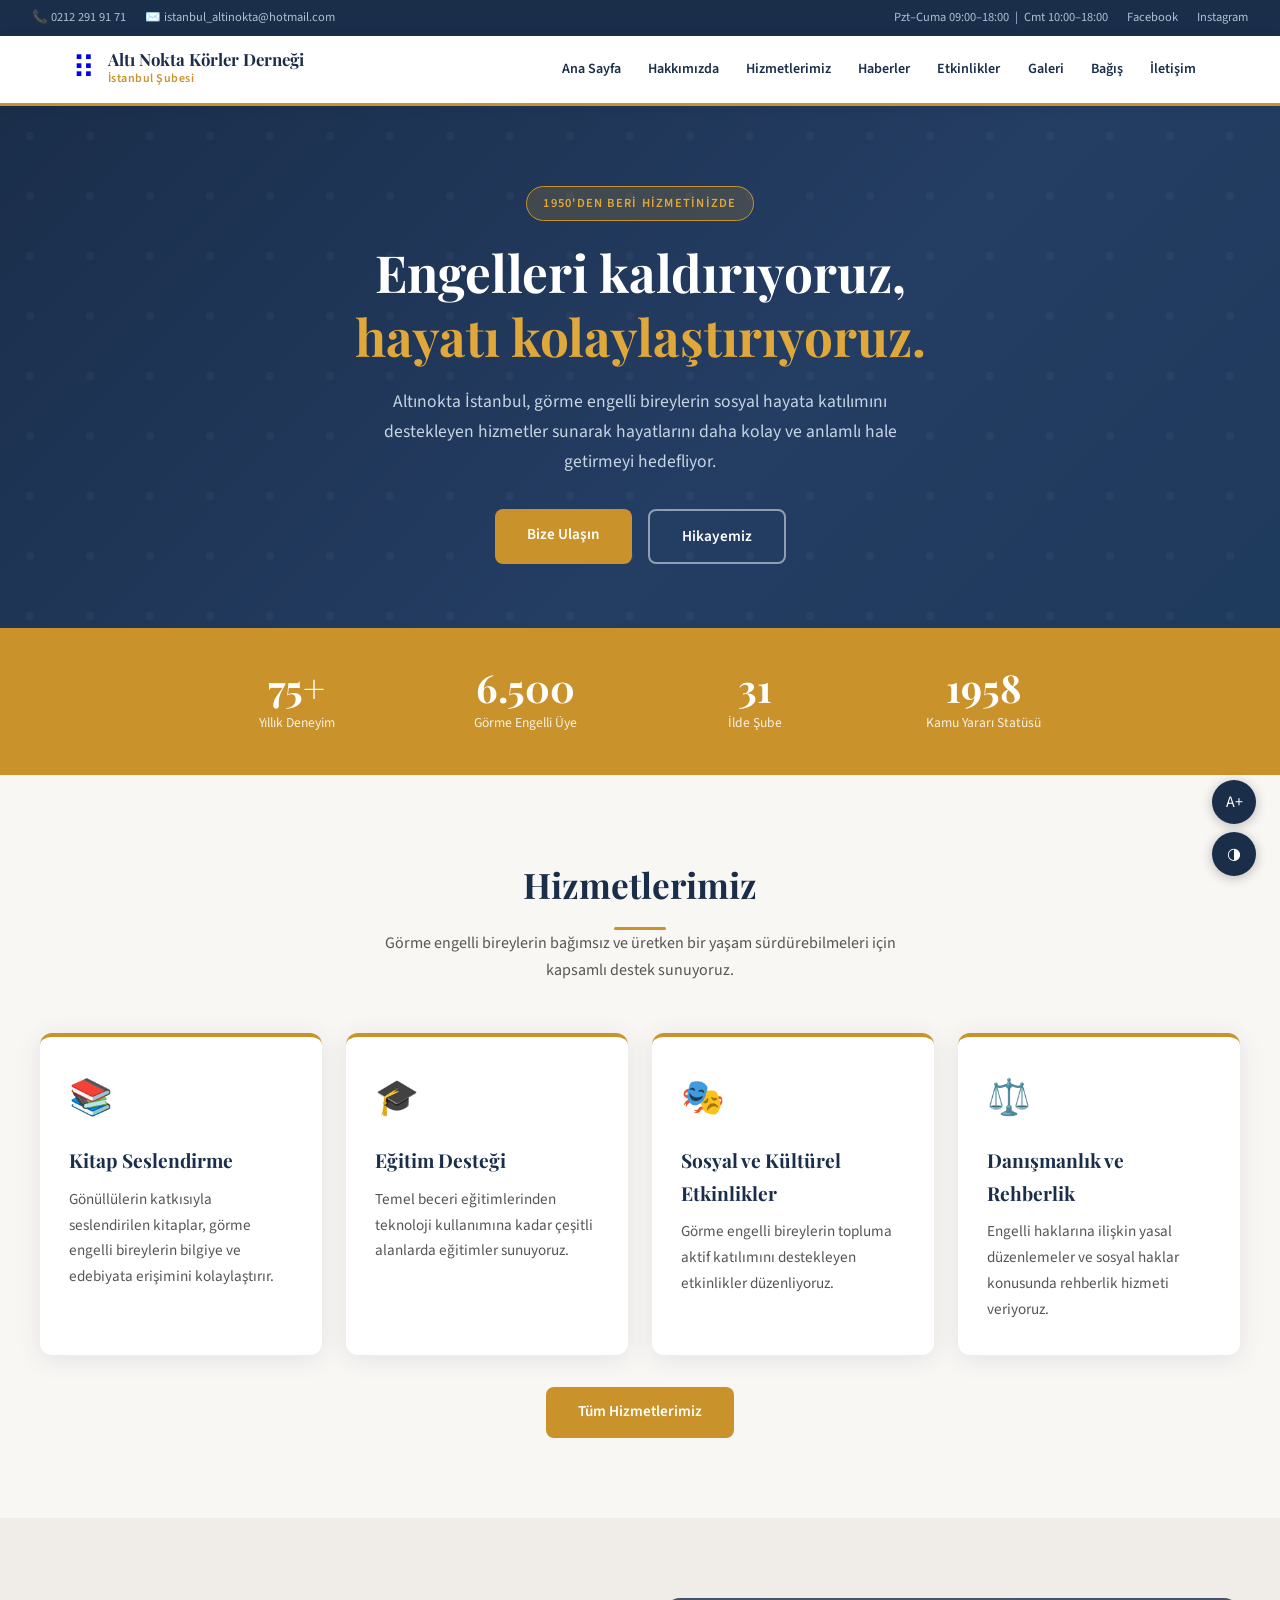
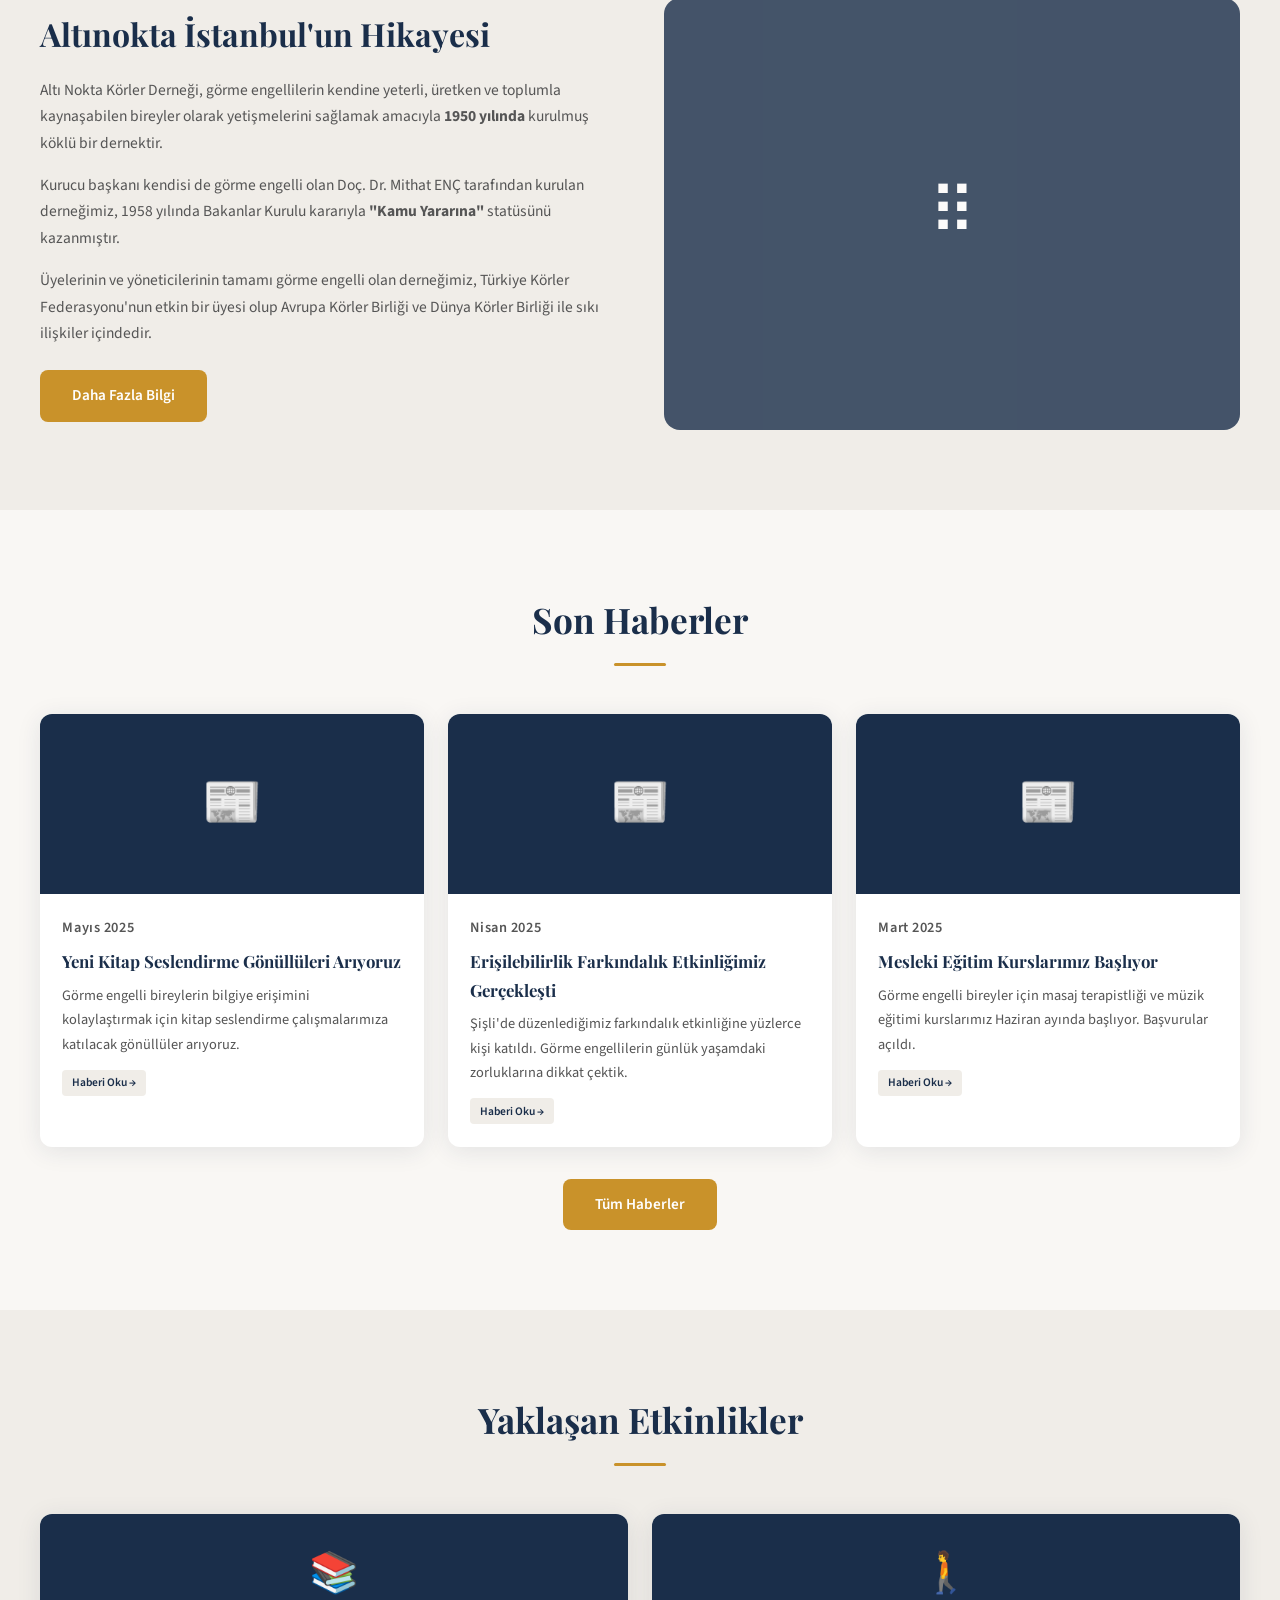
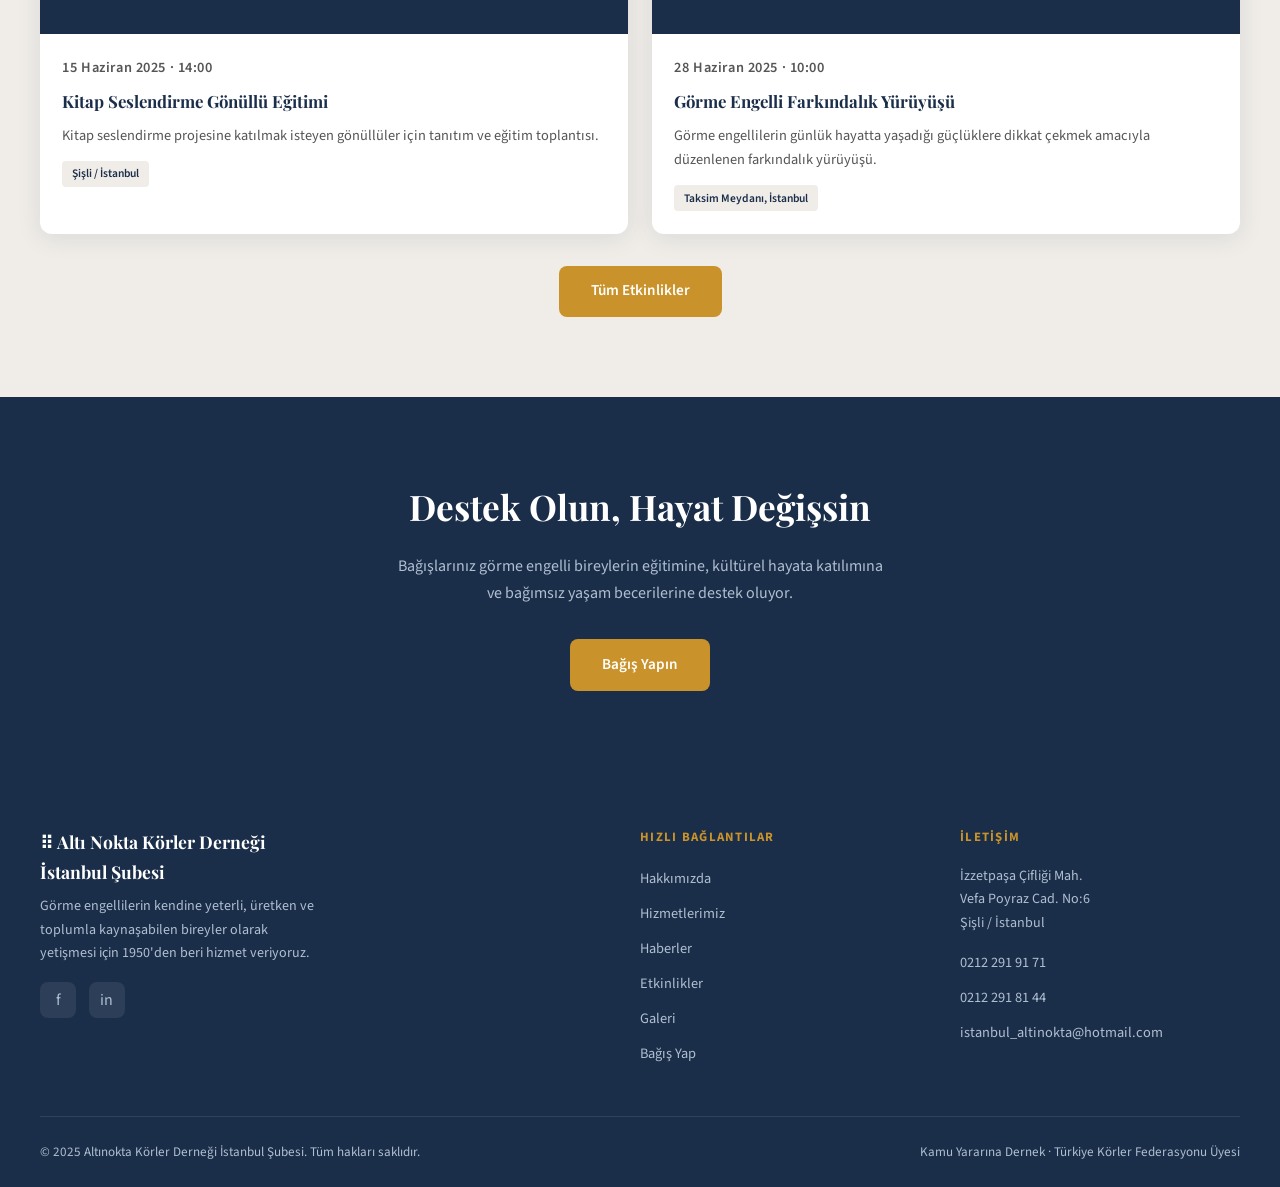
==== index.html @ f900c270 "Add files via upload" ====
<!DOCTYPE html>
<html lang="tr">
<head>
  <meta charset="UTF-8">
  <meta name="viewport" content="width=device-width, initial-scale=1.0">
  <title>Altı Nokta Körler Derneği İstanbul Şubesi</title>
  <meta name="description" content="Engelleri kaldırıyoruz, hayatı kolaylaştırıyoruz. Altınokta İstanbul, 1950'den beri görme engellilere yönelik hizmet sunan köklü bir dernektir.">
  <link rel="stylesheet" href="/css/style.css">
  <link rel="icon" href="data:image/svg+xml,<svg xmlns='http://www.w3.org/2000/svg' viewBox='0 0 100 100'><text y='.9em' font-size='90'>⠿</text></svg>">
</head>
<body>
  <div id="site-header"></div>

  <!-- HERO -->
  <section class="hero">
    <div class="hero-ic">
      <span class="hero-rozet fade-up">1950'den Beri Hizmetinizde</span>
      <h1 class="fade-up fade-up-1">Engelleri kaldırıyoruz,<br><em>hayatı kolaylaştırıyoruz.</em></h1>
      <p class="fade-up fade-up-2">Altınokta İstanbul, görme engelli bireylerin sosyal hayata katılımını destekleyen hizmetler sunarak hayatlarını daha kolay ve anlamlı hale getirmeyi hedefliyor.</p>
      <div class="hero-butonlar fade-up fade-up-3">
        <a class="btn btn-altin" href="/iletisim/index.html">Bize Ulaşın</a>
        <a class="btn btn-outline" href="/hakkinda/index.html">Hikayemiz</a>
      </div>
    </div>
  </section>

  <!-- İSTATİSTİKLER -->
  <section class="istatistikler">
    <div class="istat-grid">
      <div class="istat-item">
        <span class="istat-sayi">75+</span>
        <div class="istat-label">Yıllık Deneyim</div>
      </div>
      <div class="istat-item">
        <span class="istat-sayi">6.500</span>
        <div class="istat-label">Görme Engelli Üye</div>
      </div>
      <div class="istat-item">
        <span class="istat-sayi">31</span>
        <div class="istat-label">İlde Şube</div>
      </div>
      <div class="istat-item">
        <span class="istat-sayi">1958</span>
        <div class="istat-label">Kamu Yararı Statüsü</div>
      </div>
    </div>
  </section>

  <!-- HİZMETLER -->
  <section class="bolum">
    <div class="bolum-ic">
      <div class="bolum-baslik">
        <h2>Hizmetlerimiz</h2>
        <div class="altin-cizgi"></div>
        <p>Görme engelli bireylerin bağımsız ve üretken bir yaşam sürdürebilmeleri için kapsamlı destek sunuyoruz.</p>
      </div>
      <div class="hizmet-grid">
        <div class="hizmet-kart">
          <div class="hizmet-ikon">📚</div>
          <h3>Kitap Seslendirme</h3>
          <p>Gönüllülerin katkısıyla seslendirilen kitaplar, görme engelli bireylerin bilgiye ve edebiyata erişimini kolaylaştırır.</p>
        </div>
        <div class="hizmet-kart">
          <div class="hizmet-ikon">🎓</div>
          <h3>Eğitim Desteği</h3>
          <p>Temel beceri eğitimlerinden teknoloji kullanımına kadar çeşitli alanlarda eğitimler sunuyoruz.</p>
        </div>
        <div class="hizmet-kart">
          <div class="hizmet-ikon">🎭</div>
          <h3>Sosyal ve Kültürel Etkinlikler</h3>
          <p>Görme engelli bireylerin topluma aktif katılımını destekleyen etkinlikler düzenliyoruz.</p>
        </div>
        <div class="hizmet-kart">
          <div class="hizmet-ikon">⚖️</div>
          <h3>Danışmanlık ve Rehberlik</h3>
          <p>Engelli haklarına ilişkin yasal düzenlemeler ve sosyal haklar konusunda rehberlik hizmeti veriyoruz.</p>
        </div>
      </div>
      <div style="text-align:center;margin-top:2rem">
        <a class="btn btn-altin" href="/hizmetlerimiz/index.html">Tüm Hizmetlerimiz</a>
      </div>
    </div>
  </section>

  <!-- HAKKIMIZDA ÖN ─ -->
  <section class="bolum hakkinda-on">
    <div class="bolum-ic">
      <div class="hakkinda-ic">
        <div class="hakkinda-metin">
          <h2>Altınokta İstanbul'un Hikayesi</h2>
          <p>Altı Nokta Körler Derneği, görme engellilerin kendine yeterli, üretken ve toplumla kaynaşabilen bireyler olarak yetişmelerini sağlamak amacıyla <strong>1950 yılında</strong> kurulmuş köklü bir dernektir.</p>
          <p>Kurucu başkanı kendisi de görme engelli olan Doç. Dr. Mithat ENÇ tarafından kurulan derneğimiz, 1958 yılında Bakanlar Kurulu kararıyla <strong>"Kamu Yararına"</strong> statüsünü kazanmıştır.</p>
          <p>Üyelerinin ve yöneticilerinin tamamı görme engelli olan derneğimiz, Türkiye Körler Federasyonu'nun etkin bir üyesi olup Avrupa Körler Birliği ve Dünya Körler Birliği ile sıkı ilişkiler içindedir.</p>
          <a class="btn btn-altin" href="/hakkinda/index.html" style="margin-top:0.5rem">Daha Fazla Bilgi</a>
        </div>
        <div class="hakkinda-gorsel" aria-hidden="true">⠿</div>
      </div>
    </div>
  </section>

  <!-- SON HABERLER -->
  <section class="bolum">
    <div class="bolum-ic">
      <div class="bolum-baslik">
        <h2>Son Haberler</h2>
        <div class="altin-cizgi"></div>
      </div>
      <div class="kart-grid" id="son-haberler">
        <!-- JSON'dan yüklenir -->
        <a class="kart" href="/haberler/index.html">
          <div class="kart-gorsel">📰</div>
          <div class="kart-icerik">
            <p class="kart-tarih">Haberler yükleniyor...</p>
            <h3>Tüm haberleri görmek için tıklayın</h3>
            <span class="kart-etiket">Haberler →</span>
          </div>
        </a>
      </div>
      <div style="text-align:center;margin-top:2rem">
        <a class="btn btn-altin" href="/haberler/index.html">Tüm Haberler</a>
      </div>
    </div>
  </section>

  <!-- YAKINAN ETKİNLİKLER -->
  <section class="bolum" style="background:var(--acik-gri)">
    <div class="bolum-ic">
      <div class="bolum-baslik">
        <h2>Yaklaşan Etkinlikler</h2>
        <div class="altin-cizgi"></div>
      </div>
      <div class="kart-grid" id="yaklasan-etkinlikler">
        <a class="kart" href="/etkinlikler/index.html">
          <div class="kart-gorsel" style="background:var(--lacivert);height:120px;font-size:2.5rem">📅</div>
          <div class="kart-icerik">
            <p class="kart-tarih">Etkinlikler yükleniyor...</p>
            <h3>Tüm etkinlikleri görmek için tıklayın</h3>
          </div>
        </a>
      </div>
      <div style="text-align:center;margin-top:2rem">
        <a class="btn btn-altin" href="/etkinlikler/index.html">Tüm Etkinlikler</a>
      </div>
    </div>
  </section>

  <!-- BAĞIŞ ÇAĞRISI -->
  <section class="bolum" style="background:var(--lacivert);color:#fff;text-align:center">
    <div class="bolum-ic">
      <h2 style="font-family:var(--font-baslik);font-size:clamp(1.6rem,3vw,2.2rem);margin-bottom:1rem">Destek Olun, Hayat Değişsin</h2>
      <p style="color:#b0bfd0;max-width:500px;margin:0 auto 2rem">Bağışlarınız görme engelli bireylerin eğitimine, kültürel hayata katılımına ve bağımsız yaşam becerilerine destek oluyor.</p>
      <a class="btn btn-altin" href="/bagis/index.html">Bağış Yapın</a>
    </div>
  </section>

  <div id="site-footer"></div>

  <script src="/js/header.js"></script>
  <script src="/js/main.js"></script>
</body>
</html>
---- css/style.css ----
/* Altınokta Körler Derneği İstanbul Şubesi */
/* Tema: Güvenilir, kurumsal ama sıcak. Lacivert + Altın + Beyaz */

@import url('https://fonts.googleapis.com/css2?family=Playfair+Display:wght@400;700&family=Source+Sans+3:wght@300;400;600&display=swap');

:root {
  --lacivert: #1a2e4a;
  --lacivert-ac: #243d63;
  --altin: #c9922a;
  --altin-ac: #e0a83a;
  --beyaz: #f9f7f4;
  --acik-gri: #f0ede8;
  --metin: #2c2c2c;
  --metin-ac: #555;
  --kart-golge: 0 4px 24px rgba(26,46,74,0.10);
  --gecis: 0.22s ease;
  --font-baslik: 'Playfair Display', Georgia, serif;
  --font-metin: 'Source Sans 3', 'Segoe UI', sans-serif;
}

*, *::before, *::after { box-sizing: border-box; margin: 0; padding: 0; }

html { scroll-behavior: smooth; font-size: 16px; }

body {
  font-family: var(--font-metin);
  background: var(--beyaz);
  color: var(--metin);
  line-height: 1.7;
}

/* ── TOPBAR ── */
.topbar {
  background: var(--lacivert);
  color: #b0bfd0;
  font-size: 0.78rem;
  padding: 0.45rem 2rem;
  display: flex;
  justify-content: space-between;
  align-items: center;
  gap: 1rem;
  flex-wrap: wrap;
}
.topbar a { color: #b0bfd0; text-decoration: none; }
.topbar a:hover { color: var(--altin-ac); }
.topbar-left, .topbar-right { display: flex; gap: 1.2rem; align-items: center; }

/* ── NAV ── */
header {
  background: #fff;
  border-bottom: 3px solid var(--altin);
  position: sticky; top: 0; z-index: 100;
  box-shadow: 0 2px 12px rgba(0,0,0,0.07);
}
.nav-inner {
  max-width: 1200px;
  margin: 0 auto;
  padding: 0.85rem 2rem;
  display: flex;
  align-items: center;
  justify-content: space-between;
  gap: 1rem;
}
.logo { display: flex; align-items: center; gap: 0.8rem; text-decoration: none; }
.logo-altı { font-size: 2rem; line-height: 1; }
.logo-text { display: flex; flex-direction: column; }
.logo-text strong {
  font-family: var(--font-baslik);
  font-size: 1.05rem;
  color: var(--lacivert);
  line-height: 1.2;
}
.logo-text span { font-size: 0.75rem; color: var(--altin); font-weight: 600; letter-spacing: 0.04em; }

nav ul { list-style: none; display: flex; gap: 0.2rem; flex-wrap: wrap; }
nav a {
  text-decoration: none;
  color: var(--lacivert);
  font-size: 0.88rem;
  font-weight: 600;
  padding: 0.45rem 0.75rem;
  border-radius: 6px;
  transition: background var(--gecis), color var(--gecis);
  display: block;
}
nav a:hover, nav a.aktif { background: var(--lacivert); color: #fff; }

.hamburger { display: none; background: none; border: none; cursor: pointer; padding: 0.3rem; }
.hamburger span { display: block; width: 24px; height: 2px; background: var(--lacivert); margin: 5px 0; transition: var(--gecis); }

/* ── HERO ── */
.hero {
  background: linear-gradient(135deg, var(--lacivert) 0%, var(--lacivert-ac) 60%, #1e3a5c 100%);
  color: #fff;
  padding: 5rem 2rem 4rem;
  text-align: center;
  position: relative;
  overflow: hidden;
}
.hero::before {
  content: '';
  position: absolute; inset: 0;
  background: url("data:image/svg+xml,%3Csvg width='60' height='60' viewBox='0 0 60 60' xmlns='http://www.w3.org/2000/svg'%3E%3Cg fill='none' fill-rule='evenodd'%3E%3Cg fill='%23ffffff' fill-opacity='0.03'%3E%3Ccircle cx='30' cy='30' r='4'/%3E%3C/g%3E%3C/g%3E%3C/svg%3E");
}
.hero-ic { position: relative; max-width: 800px; margin: 0 auto; }
.hero-rozet {
  display: inline-block;
  background: rgba(201,146,42,0.2);
  border: 1px solid var(--altin);
  color: var(--altin-ac);
  font-size: 0.78rem;
  letter-spacing: 0.1em;
  text-transform: uppercase;
  padding: 0.35rem 1rem;
  border-radius: 50px;
  margin-bottom: 1.2rem;
  font-weight: 600;
}
.hero h1 {
  font-family: var(--font-baslik);
  font-size: clamp(2rem, 5vw, 3.2rem);
  line-height: 1.25;
  margin-bottom: 1.2rem;
  font-weight: 700;
}
.hero h1 em { color: var(--altin-ac); font-style: normal; }
.hero p { font-size: 1.1rem; color: #c8d5e5; max-width: 560px; margin: 0 auto 2rem; }
.hero-butonlar { display: flex; gap: 1rem; justify-content: center; flex-wrap: wrap; }
.btn {
  display: inline-block;
  padding: 0.8rem 2rem;
  border-radius: 8px;
  font-weight: 600;
  font-size: 0.95rem;
  text-decoration: none;
  transition: var(--gecis);
  cursor: pointer;
  border: none;
  font-family: var(--font-metin);
}
.btn-altin { background: var(--altin); color: #fff; }
.btn-altin:hover { background: var(--altin-ac); transform: translateY(-2px); box-shadow: 0 6px 20px rgba(201,146,42,0.35); }
.btn-outline { background: transparent; color: #fff; border: 2px solid rgba(255,255,255,0.5); }
.btn-outline:hover { background: rgba(255,255,255,0.1); border-color: #fff; }

/* ── İSTATİSTİKLER ── */
.istatistikler {
  background: var(--altin);
  padding: 2.5rem 2rem;
}
.istat-grid {
  max-width: 900px; margin: 0 auto;
  display: grid; grid-template-columns: repeat(auto-fit, minmax(160px,1fr));
  gap: 1rem; text-align: center;
}
.istat-item { color: #fff; }
.istat-sayi { font-family: var(--font-baslik); font-size: 2.4rem; font-weight: 700; line-height: 1; display: block; }
.istat-label { font-size: 0.85rem; opacity: 0.88; margin-top: 0.3rem; }

/* ── BÖLÜM GENEL ── */
.bolum { padding: 5rem 2rem; }
.bolum-ic { max-width: 1200px; margin: 0 auto; }
.bolum-baslik { text-align: center; margin-bottom: 3rem; }
.bolum-baslik h2 {
  font-family: var(--font-baslik);
  font-size: clamp(1.6rem, 3vw, 2.2rem);
  color: var(--lacivert);
  margin-bottom: 0.6rem;
}
.bolum-baslik p { color: var(--metin-ac); max-width: 560px; margin: 0 auto; }
.altin-cizgi {
  width: 52px; height: 3px;
  background: var(--altin);
  margin: 0.8rem auto 0;
  border-radius: 2px;
}

/* ── HİZMETLER ── */
.hizmet-grid {
  display: grid;
  grid-template-columns: repeat(auto-fit, minmax(260px,1fr));
  gap: 1.5rem;
}
.hizmet-kart {
  background: #fff;
  border-radius: 12px;
  padding: 2rem 1.8rem;
  box-shadow: var(--kart-golge);
  border-top: 4px solid var(--altin);
  transition: transform var(--gecis), box-shadow var(--gecis);
}
.hizmet-kart:hover { transform: translateY(-4px); box-shadow: 0 8px 32px rgba(26,46,74,0.15); }
.hizmet-ikon { font-size: 2.2rem; margin-bottom: 1rem; }
.hizmet-kart h3 { font-family: var(--font-baslik); color: var(--lacivert); font-size: 1.2rem; margin-bottom: 0.6rem; }
.hizmet-kart p { color: var(--metin-ac); font-size: 0.95rem; }

/* ── HAKKINDA ÖN İZLEME ── */
.hakkinda-on { background: var(--acik-gri); }
.hakkinda-ic {
  display: grid;
  grid-template-columns: 1fr 1fr;
  gap: 3rem; align-items: center;
}
.hakkinda-metin h2 {
  font-family: var(--font-baslik);
  font-size: clamp(1.5rem, 2.5vw, 2rem);
  color: var(--lacivert); margin-bottom: 1rem;
}
.hakkinda-metin p { color: var(--metin-ac); margin-bottom: 1rem; font-size: 0.97rem; }
.hakkinda-gorsel {
  background: var(--lacivert);
  border-radius: 16px;
  aspect-ratio: 4/3;
  display: flex; align-items: center; justify-content: center;
  color: #fff; font-size: 4rem; opacity: 0.8;
}

/* ── HABERLER / ETKİNLİKLER KARTLARI ── */
.kart-grid {
  display: grid;
  grid-template-columns: repeat(auto-fit, minmax(280px,1fr));
  gap: 1.5rem;
}
.kart {
  background: #fff;
  border-radius: 12px;
  overflow: hidden;
  box-shadow: var(--kart-golge);
  transition: transform var(--gecis);
  text-decoration: none; color: inherit;
  display: block;
}
.kart:hover { transform: translateY(-3px); }
.kart-gorsel {
  background: var(--lacivert);
  height: 180px;
  display: flex; align-items: center; justify-content: center;
  font-size: 3rem;
}
.kart-gorsel img { width: 100%; height: 100%; object-fit: cover; }
.kart-icerik { padding: 1.4rem; }
.kart-tarih { font-size: 0.78rem; color: var(--altin); font-weight: 600; letter-spacing: 0.04em; margin-bottom: 0.4rem; }
.kart h3 { font-family: var(--font-baslik); color: var(--lacivert); font-size: 1.05rem; margin-bottom: 0.5rem; }
.kart p { color: var(--metin-ac); font-size: 0.9rem; }
.kart-etiket {
  display: inline-block;
  background: var(--acik-gri);
  color: var(--lacivert);
  font-size: 0.72rem; font-weight: 600;
  padding: 0.2rem 0.6rem; border-radius: 4px;
  margin-top: 0.8rem;
}

/* ── SAYFA BAŞLIĞI (İç sayfalar) ── */
.sayfa-baslik {
  background: var(--lacivert);
  color: #fff;
  padding: 3.5rem 2rem;
  text-align: center;
}
.sayfa-baslik h1 { font-family: var(--font-baslik); font-size: clamp(1.8rem,4vw,2.6rem); margin-bottom: 0.5rem; }
.sayfa-baslik p { color: #b0bfd0; font-size: 1rem; }

/* ── BREADCRUMB ── */
.breadcrumb {
  padding: 0.8rem 2rem;
  background: var(--acik-gri);
  border-bottom: 1px solid #e0dbd3;
  font-size: 0.83rem;
}
.breadcrumb a { color: var(--lacivert); text-decoration: none; }
.breadcrumb a:hover { color: var(--altin); }
.breadcrumb span { color: var(--metin-ac); }

/* ── FORM ── */
.form-grup { margin-bottom: 1.2rem; }
.form-grup label { display: block; font-size: 0.88rem; font-weight: 600; color: var(--lacivert); margin-bottom: 0.4rem; }
.form-grup input, .form-grup textarea, .form-grup select {
  width: 100%;
  padding: 0.75rem 1rem;
  border: 1.5px solid #d8d3cb;
  border-radius: 8px;
  font-family: var(--font-metin);
  font-size: 0.95rem;
  background: #fff;
  color: var(--metin);
  transition: border-color var(--gecis);
}
.form-grup input:focus, .form-grup textarea:focus {
  outline: none;
  border-color: var(--altin);
}
.form-grup textarea { min-height: 130px; resize: vertical; }

/* ── İLETİŞİM SAYFASI ── */
.iletisim-grid {
  display: grid;
  grid-template-columns: 1fr 1.3fr;
  gap: 3rem; align-items: start;
}
.iletisim-bilgi-item {
  display: flex; gap: 1rem; align-items: flex-start;
  margin-bottom: 1.8rem;
}
.iletisim-ikon {
  width: 44px; height: 44px; flex-shrink: 0;
  background: var(--lacivert);
  border-radius: 10px;
  display: flex; align-items: center; justify-content: center;
  font-size: 1.2rem;
}
.iletisim-bilgi-item h4 { font-size: 0.85rem; color: var(--altin); font-weight: 600; margin-bottom: 0.2rem; letter-spacing: 0.04em; }
.iletisim-bilgi-item p, .iletisim-bilgi-item a {
  color: var(--metin); font-size: 0.95rem; text-decoration: none;
}
.iletisim-bilgi-item a:hover { color: var(--altin); }

/* ── GALERİ ── */
.galeri-grid {
  display: grid;
  grid-template-columns: repeat(auto-fill, minmax(220px,1fr));
  gap: 0.8rem;
}
.galeri-item {
  background: var(--lacivert);
  border-radius: 10px;
  overflow: hidden;
  aspect-ratio: 4/3;
  cursor: pointer;
  position: relative;
}
.galeri-item img { width: 100%; height: 100%; object-fit: cover; transition: transform 0.3s; }
.galeri-item:hover img { transform: scale(1.05); }

/* ── FOOTER ── */
footer {
  background: var(--lacivert);
  color: #b0bfd0;
  padding: 3.5rem 2rem 1.5rem;
}
.footer-ic {
  max-width: 1200px; margin: 0 auto;
  display: grid; grid-template-columns: 2fr 1fr 1fr;
  gap: 2.5rem; margin-bottom: 2.5rem;
}
.footer-logo strong { font-family: var(--font-baslik); color: #fff; font-size: 1.1rem; display: block; margin-bottom: 0.5rem; }
.footer-logo p { font-size: 0.88rem; line-height: 1.7; max-width: 280px; }
footer h4 { color: var(--altin); font-size: 0.8rem; letter-spacing: 0.1em; text-transform: uppercase; margin-bottom: 1rem; }
footer ul { list-style: none; }
footer ul li { margin-bottom: 0.5rem; }
footer ul a { color: #b0bfd0; text-decoration: none; font-size: 0.9rem; transition: color var(--gecis); }
footer ul a:hover { color: var(--altin-ac); }
.footer-alt {
  max-width: 1200px; margin: 0 auto;
  border-top: 1px solid rgba(255,255,255,0.1);
  padding-top: 1.5rem;
  display: flex; justify-content: space-between; align-items: center;
  flex-wrap: wrap; gap: 0.5rem;
  font-size: 0.82rem;
}
.sosyal-linkler { display: flex; gap: 0.8rem; }
.sosyal-link {
  display: flex; align-items: center; justify-content: center;
  width: 36px; height: 36px;
  background: rgba(255,255,255,0.08);
  border-radius: 8px; color: #b0bfd0;
  text-decoration: none; font-size: 1rem;
  transition: background var(--gecis), color var(--gecis);
}
.sosyal-link:hover { background: var(--altin); color: #fff; }

/* ── ERIŞILEBILIRLIK ÇUBUğU ── */
.erişilebilirlik-cubugu {
  position: fixed; bottom: 1.5rem; right: 1.5rem;
  display: flex; flex-direction: column; gap: 0.5rem;
  z-index: 200;
}
.eb-btn {
  background: var(--lacivert);
  color: #fff; border: none;
  width: 44px; height: 44px;
  border-radius: 50%; cursor: pointer;
  font-size: 1rem; display: flex; align-items: center; justify-content: center;
  box-shadow: 0 2px 12px rgba(0,0,0,0.25);
  transition: background var(--gecis);
  font-family: var(--font-metin);
}
.eb-btn:hover { background: var(--altin); }

/* ── BÜYÜK YAZI MODU ── */
body.buyuk-yazi { font-size: 19px; }
body.yuksek-kontrast {
  --lacivert: #000;
  --altin: #ffd700;
  --beyaz: #fff;
  --metin: #000;
  filter: contrast(1.3);
}

/* ── MOBİL ── */
@media (max-width: 900px) {
  .hakkinda-ic, .iletisim-grid { grid-template-columns: 1fr; }
  .footer-ic { grid-template-columns: 1fr 1fr; }
  .hakkinda-gorsel { display: none; }
}
@media (max-width: 640px) {
  .topbar { display: none; }
  .nav-inner { padding: 0.75rem 1rem; }
  nav ul { display: none; flex-direction: column; position: absolute; top: 100%; left: 0; right: 0; background: #fff; box-shadow: 0 8px 24px rgba(0,0,0,0.1); padding: 1rem; }
  nav ul.acik { display: flex; }
  .hamburger { display: block; }
  .footer-ic { grid-template-columns: 1fr; }
  .bolum { padding: 3rem 1rem; }
  .hero { padding: 3.5rem 1rem 2.5rem; }
  .istat-grid { grid-template-columns: 1fr 1fr; }
}

/* ── ANIMASYONLAR ── */
@keyframes fadeUp {
  from { opacity: 0; transform: translateY(20px); }
  to   { opacity: 1; transform: translateY(0); }
}
.fade-up { animation: fadeUp 0.5s ease both; }
.fade-up-1 { animation-delay: 0.1s; }
.fade-up-2 { animation-delay: 0.2s; }
.fade-up-3 { animation-delay: 0.3s; }
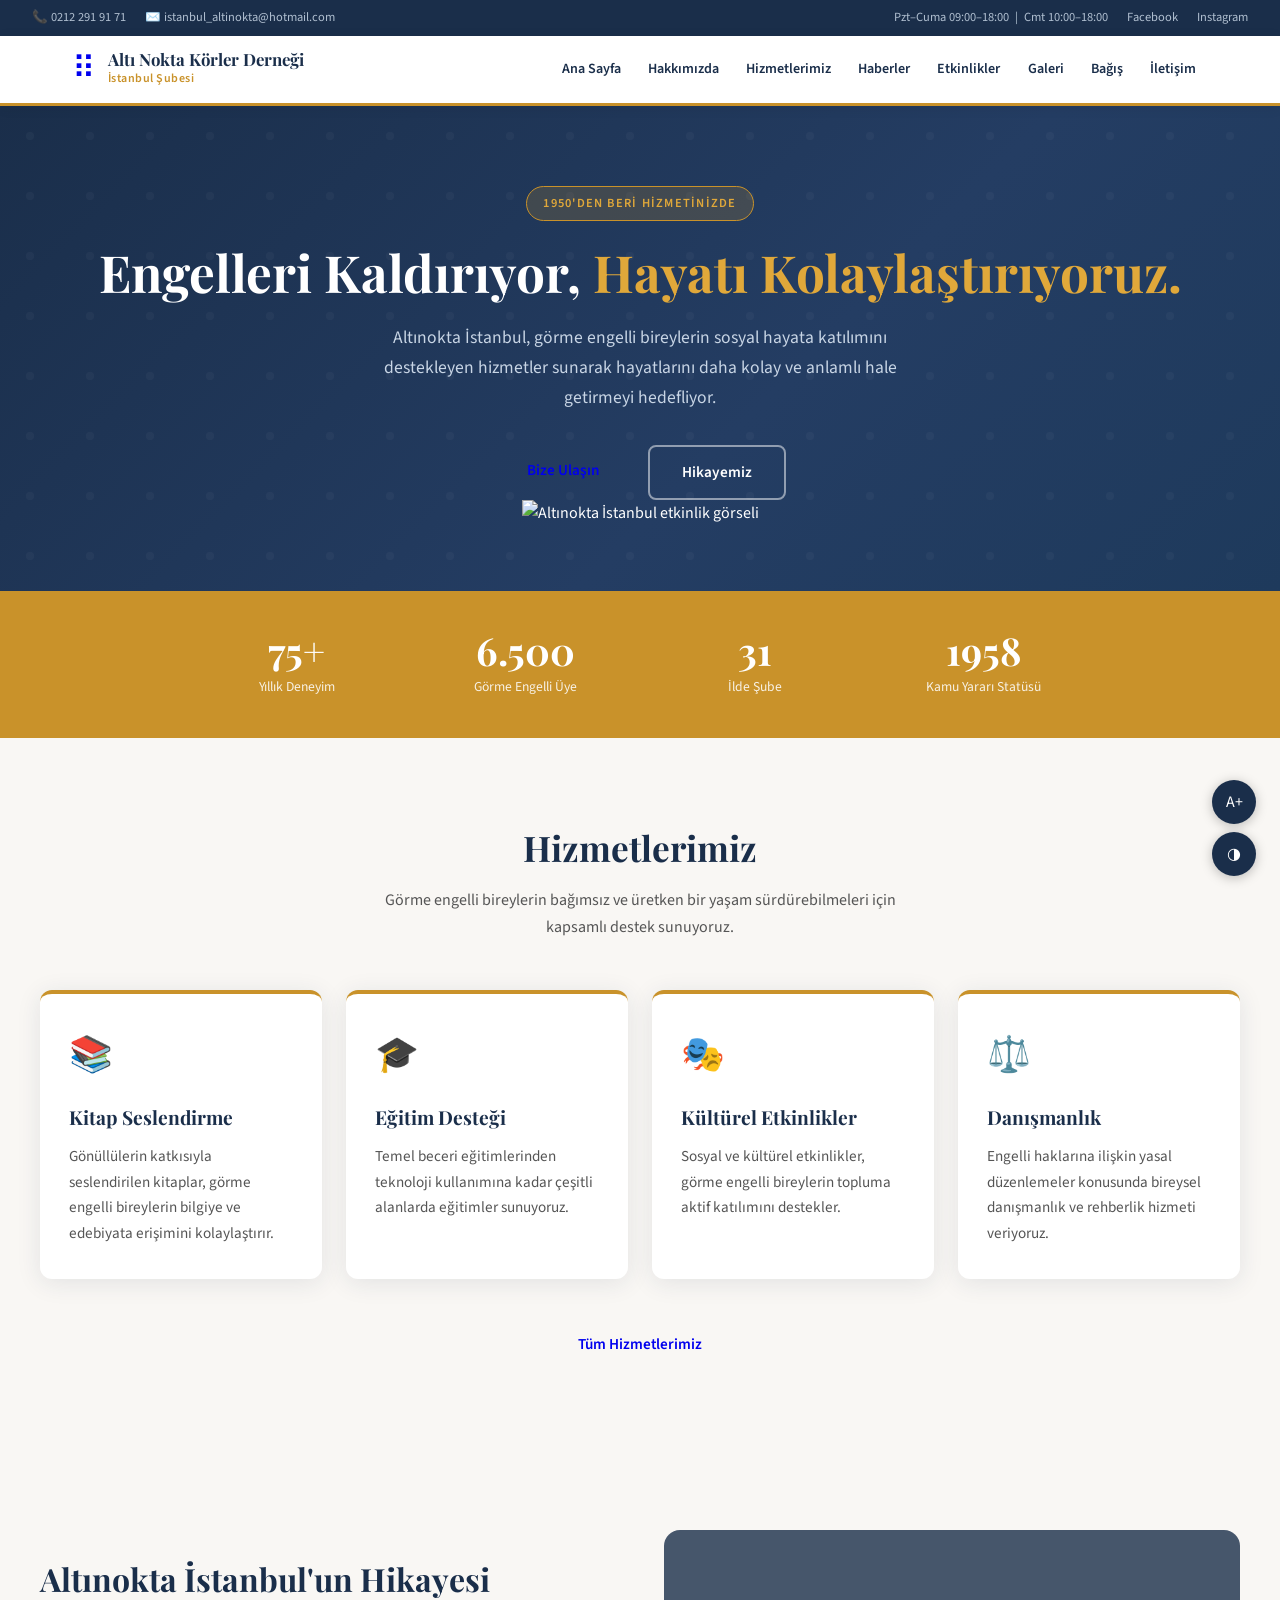
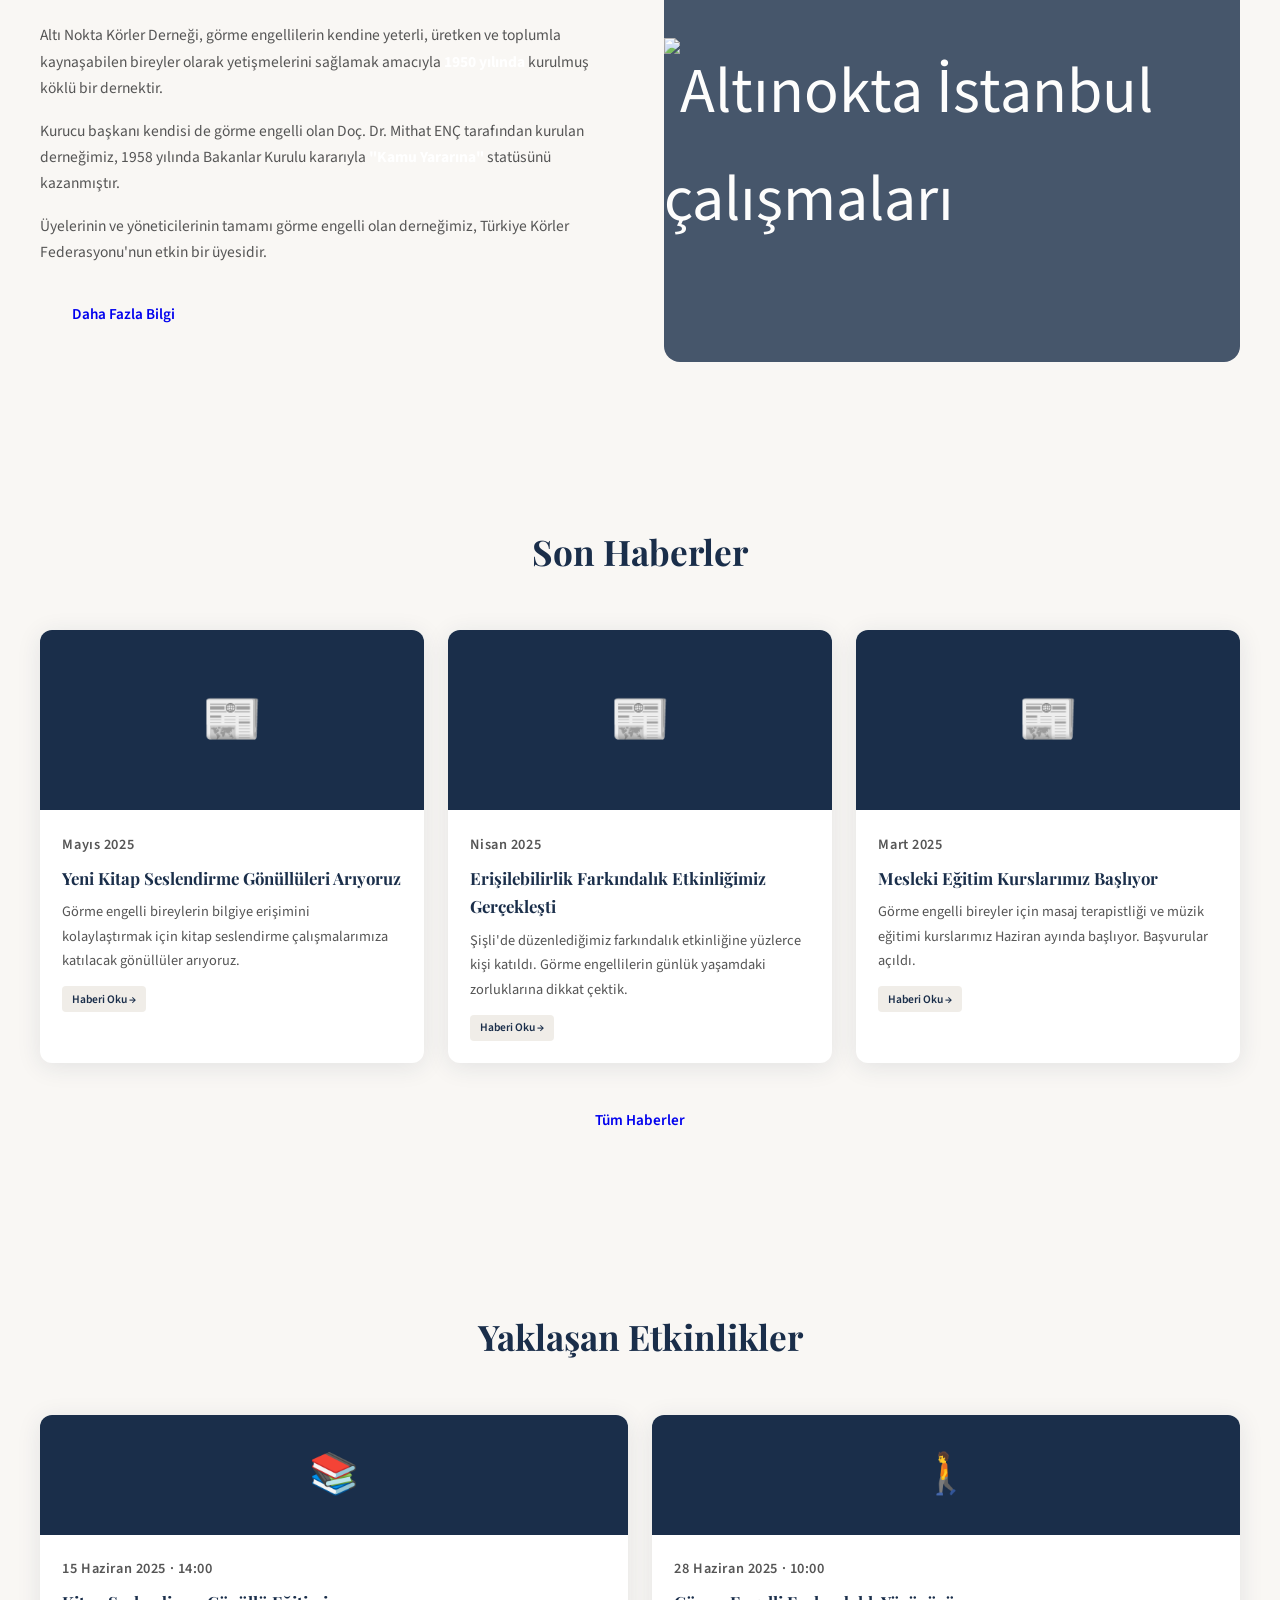
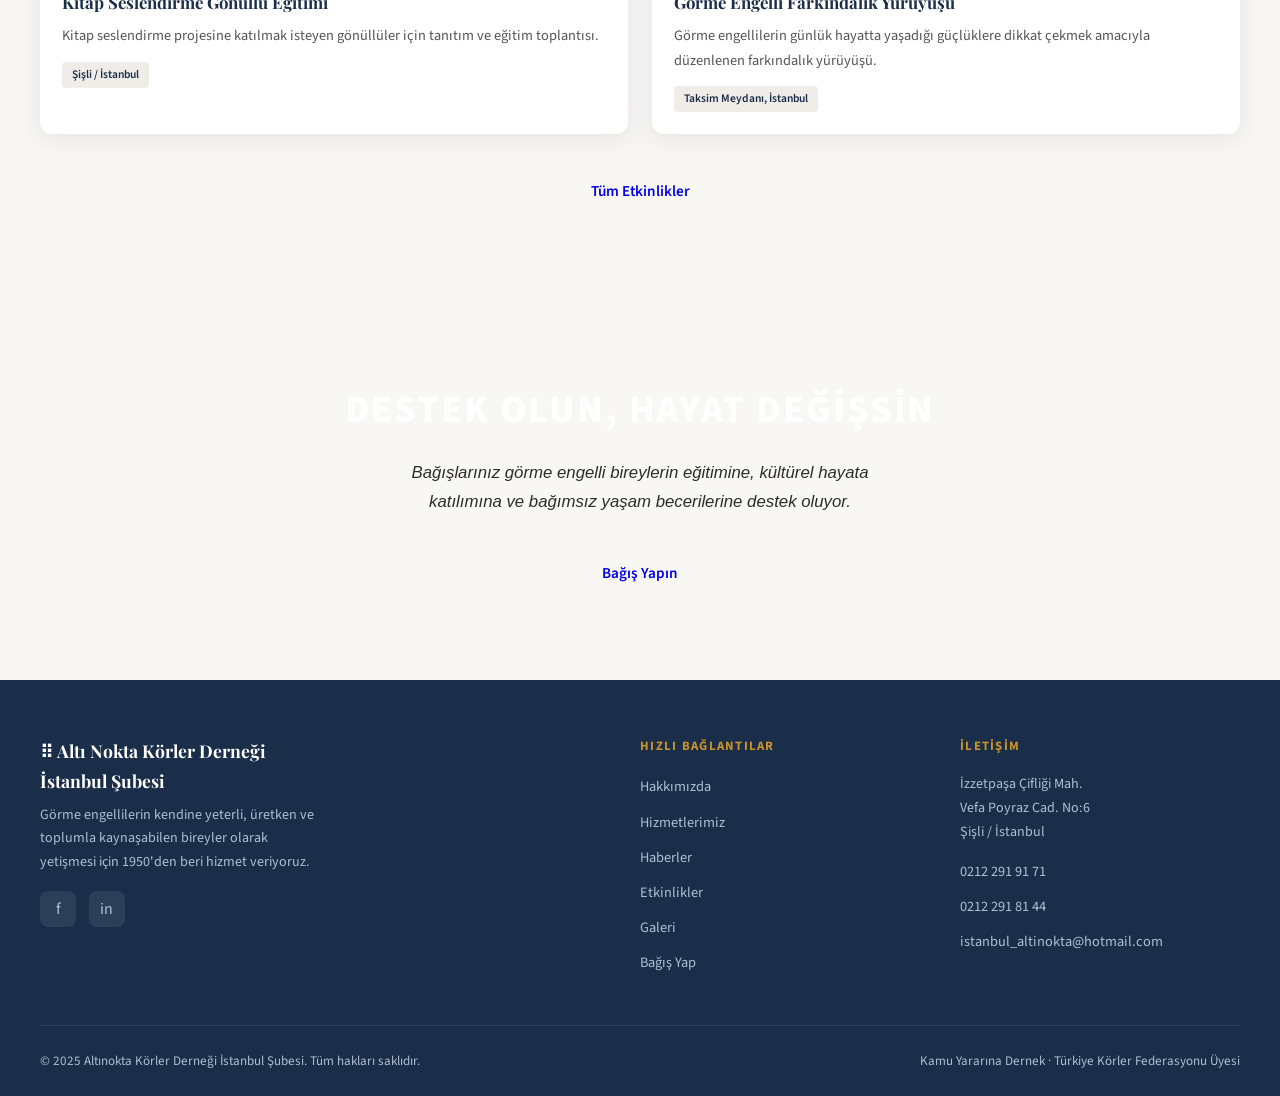
==== commit 12adb074: "Update index.html" ====
--- a/index.html
+++ b/index.html
@@ -6,21 +6,33 @@
   <title>Altı Nokta Körler Derneği İstanbul Şubesi</title>
   <meta name="description" content="Engelleri kaldırıyoruz, hayatı kolaylaştırıyoruz. Altınokta İstanbul, 1950'den beri görme engellilere yönelik hizmet sunan köklü bir dernektir.">
   <link rel="stylesheet" href="/css/style.css">
-  <link rel="icon" href="data:image/svg+xml,<svg xmlns='http://www.w3.org/2000/svg' viewBox='0 0 100 100'><text y='.9em' font-size='90'>⠿</text></svg>">
+  <link rel="icon" href="/logo.png">
 </head>
 <body>
   <div id="site-header"></div>
 
   <!-- HERO -->
   <section class="hero">
-    <div class="hero-ic">
+    <div class="hero-sol">
       <span class="hero-rozet fade-up">1950'den Beri Hizmetinizde</span>
-      <h1 class="fade-up fade-up-1">Engelleri kaldırıyoruz,<br><em>hayatı kolaylaştırıyoruz.</em></h1>
-      <p class="fade-up fade-up-2">Altınokta İstanbul, görme engelli bireylerin sosyal hayata katılımını destekleyen hizmetler sunarak hayatlarını daha kolay ve anlamlı hale getirmeyi hedefliyor.</p>
+      <h1 class="fade-up fade-up-1">
+        Engelleri Kaldırıyor,
+        <em>Hayatı Kolaylaştırıyoruz.</em>
+      </h1>
+      <p class="hero-p fade-up fade-up-2">
+        Altınokta İstanbul, görme engelli bireylerin sosyal hayata katılımını destekleyen hizmetler sunarak hayatlarını daha kolay ve anlamlı hale getirmeyi hedefliyor.
+      </p>
       <div class="hero-butonlar fade-up fade-up-3">
-        <a class="btn btn-altin" href="/iletisim/index.html">Bize Ulaşın</a>
+        <a class="btn btn-teal" href="/iletisim/index.html">Bize Ulaşın</a>
         <a class="btn btn-outline" href="/hakkinda/index.html">Hikayemiz</a>
       </div>
+    </div>
+    <div class="hero-sag">
+      <img
+        src="https://55e5a2af2d.clvaw-cdnwnd.com/72f6a5a622399df24c7561ce94d03999/200000140-9fd899fd8b/WhatsApp%20Image%202025-08-01%20at%2015.35.37%20%281%29-9.jpeg?ph=55e5a2af2d"
+        alt="Altınokta İstanbul etkinlik görseli"
+        loading="eager"
+      >
     </div>
   </section>
 
@@ -47,11 +59,11 @@
   </section>
 
   <!-- HİZMETLER -->
-  <section class="bolum">
+  <section class="bolum bolum-krem">
     <div class="bolum-ic">
       <div class="bolum-baslik">
         <h2>Hizmetlerimiz</h2>
-        <div class="altin-cizgi"></div>
+        <div class="teal-cizgi"></div>
         <p>Görme engelli bireylerin bağımsız ve üretken bir yaşam sürdürebilmeleri için kapsamlı destek sunuyoruz.</p>
       </div>
       <div class="hizmet-grid">
@@ -67,89 +79,98 @@
         </div>
         <div class="hizmet-kart">
           <div class="hizmet-ikon">🎭</div>
-          <h3>Sosyal ve Kültürel Etkinlikler</h3>
-          <p>Görme engelli bireylerin topluma aktif katılımını destekleyen etkinlikler düzenliyoruz.</p>
+          <h3>Kültürel Etkinlikler</h3>
+          <p>Sosyal ve kültürel etkinlikler, görme engelli bireylerin topluma aktif katılımını destekler.</p>
         </div>
         <div class="hizmet-kart">
           <div class="hizmet-ikon">⚖️</div>
-          <h3>Danışmanlık ve Rehberlik</h3>
-          <p>Engelli haklarına ilişkin yasal düzenlemeler ve sosyal haklar konusunda rehberlik hizmeti veriyoruz.</p>
+          <h3>Danışmanlık</h3>
+          <p>Engelli haklarına ilişkin yasal düzenlemeler konusunda bireysel danışmanlık ve rehberlik hizmeti veriyoruz.</p>
         </div>
       </div>
-      <div style="text-align:center;margin-top:2rem">
-        <a class="btn btn-altin" href="/hizmetlerimiz/index.html">Tüm Hizmetlerimiz</a>
+      <div style="text-align:center;margin-top:2.5rem">
+        <a class="btn btn-koyu" href="/hizmetlerimiz/index.html">Tüm Hizmetlerimiz</a>
       </div>
     </div>
   </section>
 
-  <!-- HAKKIMIZDA ÖN ─ -->
-  <section class="bolum hakkinda-on">
+  <!-- HAKKIMIZDA -->
+  <section class="bolum bolum-teal">
     <div class="bolum-ic">
       <div class="hakkinda-ic">
         <div class="hakkinda-metin">
           <h2>Altınokta İstanbul'un Hikayesi</h2>
-          <p>Altı Nokta Körler Derneği, görme engellilerin kendine yeterli, üretken ve toplumla kaynaşabilen bireyler olarak yetişmelerini sağlamak amacıyla <strong>1950 yılında</strong> kurulmuş köklü bir dernektir.</p>
-          <p>Kurucu başkanı kendisi de görme engelli olan Doç. Dr. Mithat ENÇ tarafından kurulan derneğimiz, 1958 yılında Bakanlar Kurulu kararıyla <strong>"Kamu Yararına"</strong> statüsünü kazanmıştır.</p>
-          <p>Üyelerinin ve yöneticilerinin tamamı görme engelli olan derneğimiz, Türkiye Körler Federasyonu'nun etkin bir üyesi olup Avrupa Körler Birliği ve Dünya Körler Birliği ile sıkı ilişkiler içindedir.</p>
-          <a class="btn btn-altin" href="/hakkinda/index.html" style="margin-top:0.5rem">Daha Fazla Bilgi</a>
+          <p>Altı Nokta Körler Derneği, görme engellilerin kendine yeterli, üretken ve toplumla kaynaşabilen bireyler olarak yetişmelerini sağlamak amacıyla <strong style="color:#fff">1950 yılında</strong> kurulmuş köklü bir dernektir.</p>
+          <p>Kurucu başkanı kendisi de görme engelli olan Doç. Dr. Mithat ENÇ tarafından kurulan derneğimiz, 1958 yılında Bakanlar Kurulu kararıyla <strong style="color:#fff">"Kamu Yararına"</strong> statüsünü kazanmıştır.</p>
+          <p>Üyelerinin ve yöneticilerinin tamamı görme engelli olan derneğimiz, Türkiye Körler Federasyonu'nun etkin bir üyesidir.</p>
+          <a class="btn btn-teal" href="/hakkinda/index.html" style="margin-top:.5rem">Daha Fazla Bilgi</a>
         </div>
-        <div class="hakkinda-gorsel" aria-hidden="true">⠿</div>
+        <div class="hakkinda-gorsel">
+          <img
+            src="https://55e5a2af2d.clvaw-cdnwnd.com/72f6a5a622399df24c7561ce94d03999/200000094-562be562c0/Screenshot%202025-08-01%20at%2020.10.52.png?ph=55e5a2af2d"
+            alt="Altınokta İstanbul çalışmaları"
+            loading="lazy"
+          >
+        </div>
       </div>
     </div>
   </section>
 
   <!-- SON HABERLER -->
-  <section class="bolum">
+  <section class="bolum bolum-beyaz">
     <div class="bolum-ic">
       <div class="bolum-baslik">
         <h2>Son Haberler</h2>
-        <div class="altin-cizgi"></div>
+        <div class="teal-cizgi"></div>
       </div>
       <div class="kart-grid" id="son-haberler">
-        <!-- JSON'dan yüklenir -->
         <a class="kart" href="/haberler/index.html">
           <div class="kart-gorsel">📰</div>
           <div class="kart-icerik">
-            <p class="kart-tarih">Haberler yükleniyor...</p>
+            <p class="kart-tarih">Haberler</p>
             <h3>Tüm haberleri görmek için tıklayın</h3>
             <span class="kart-etiket">Haberler →</span>
           </div>
         </a>
       </div>
       <div style="text-align:center;margin-top:2rem">
-        <a class="btn btn-altin" href="/haberler/index.html">Tüm Haberler</a>
+        <a class="btn btn-koyu" href="/haberler/index.html">Tüm Haberler</a>
       </div>
     </div>
   </section>
 
-  <!-- YAKINAN ETKİNLİKLER -->
-  <section class="bolum" style="background:var(--acik-gri)">
+  <!-- ETKİNLİKLER -->
+  <section class="bolum bolum-krem">
     <div class="bolum-ic">
       <div class="bolum-baslik">
         <h2>Yaklaşan Etkinlikler</h2>
-        <div class="altin-cizgi"></div>
+        <div class="teal-cizgi"></div>
       </div>
       <div class="kart-grid" id="yaklasan-etkinlikler">
         <a class="kart" href="/etkinlikler/index.html">
-          <div class="kart-gorsel" style="background:var(--lacivert);height:120px;font-size:2.5rem">📅</div>
+          <div class="kart-gorsel">📅</div>
           <div class="kart-icerik">
-            <p class="kart-tarih">Etkinlikler yükleniyor...</p>
+            <p class="kart-tarih">Etkinlikler</p>
             <h3>Tüm etkinlikleri görmek için tıklayın</h3>
           </div>
         </a>
       </div>
       <div style="text-align:center;margin-top:2rem">
-        <a class="btn btn-altin" href="/etkinlikler/index.html">Tüm Etkinlikler</a>
+        <a class="btn btn-koyu" href="/etkinlikler/index.html">Tüm Etkinlikler</a>
       </div>
     </div>
   </section>
 
-  <!-- BAĞIŞ ÇAĞRISI -->
-  <section class="bolum" style="background:var(--lacivert);color:#fff;text-align:center">
+  <!-- BAĞIŞ -->
+  <section class="bolum" style="background:var(--teal);text-align:center">
     <div class="bolum-ic">
-      <h2 style="font-family:var(--font-baslik);font-size:clamp(1.6rem,3vw,2.2rem);margin-bottom:1rem">Destek Olun, Hayat Değişsin</h2>
-      <p style="color:#b0bfd0;max-width:500px;margin:0 auto 2rem">Bağışlarınız görme engelli bireylerin eğitimine, kültürel hayata katılımına ve bağımsız yaşam becerilerine destek oluyor.</p>
-      <a class="btn btn-altin" href="/bagis/index.html">Bağış Yapın</a>
+      <h2 style="font-family:var(--font-b);font-size:clamp(1.8rem,3vw,2.5rem);font-weight:800;text-transform:uppercase;letter-spacing:.05em;color:#fff;margin-bottom:1rem">
+        Destek Olun, Hayat Değişsin
+      </h2>
+      <p style="font-family:var(--font-s);color:var(--teal-soluk);max-width:500px;margin:0 auto 2rem;font-style:italic;font-size:1.05rem">
+        Bağışlarınız görme engelli bireylerin eğitimine, kültürel hayata katılımına ve bağımsız yaşam becerilerine destek oluyor.
+      </p>
+      <a class="btn btn-beyaz" href="/bagis/index.html">Bağış Yapın</a>
     </div>
   </section>
 
@@ -157,5 +178,18 @@
 
   <script src="/js/header.js"></script>
   <script src="/js/main.js"></script>
+  <!-- Netlify Identity — admin giriş yönlendirmesi için gerekli -->
+  <script src="https://identity.netlify.com/v1/netlify-identity-widget.js"></script>
+  <script>
+    if (window.netlifyIdentity) {
+      window.netlifyIdentity.on("init", user => {
+        if (!user) {
+          window.netlifyIdentity.on("login", () => {
+            document.location.href = "/admin/";
+          });
+        }
+      });
+    }
+  </script>
 </body>
 </html>
